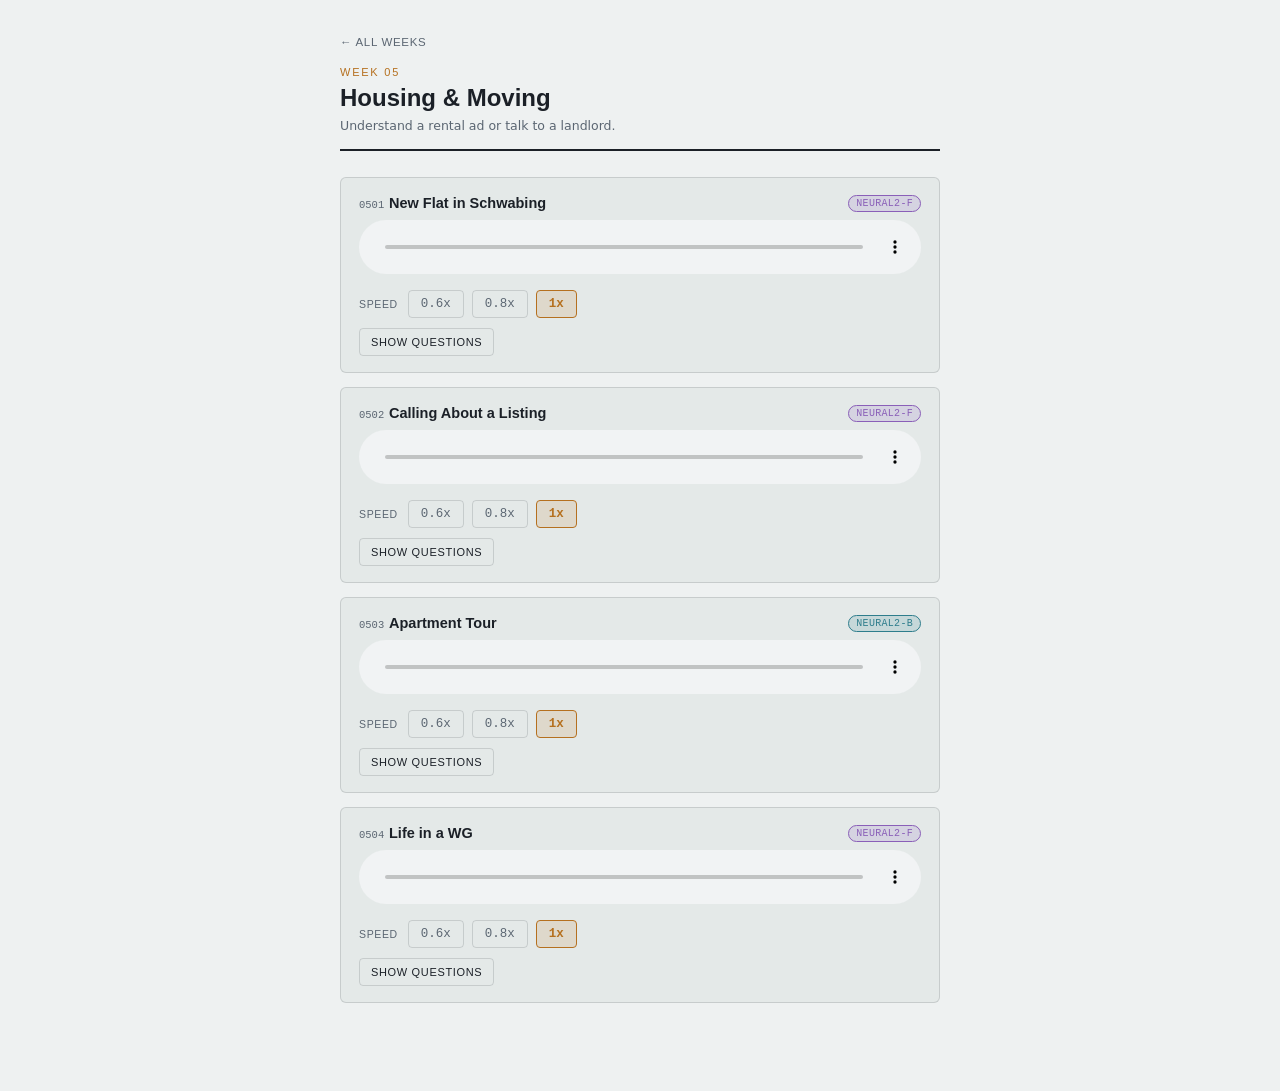
==== weeks/week-05.html @ 4af83cf4 "Split into a week hub page plus one page per week, with shared CSS/JS Scales cleanly as more weeks g" ====
<!doctype html>
<html lang="en">
<head>
<meta charset="utf-8">
<meta name="viewport" content="width=device-width, initial-scale=1">
<title>Week 05 — Housing &amp; Moving · Listening Player</title>
<link rel="stylesheet" href="../style.css">
</head>
<body>
<div class="wrap">
  <a class="back-link" href="../index.html">&larr; All weeks</a>
  <div class="masthead">
    <p class="eyebrow">Week 05</p>
    <h1>Housing &amp; Moving</h1>
    <p class="subline">Understand a rental ad or talk to a landlord.</p>
  </div>

  <div class="card" data-card>
    <div class="card-head"><div><span class="id-badge">0501</span> <span class="card-title">New Flat in Schwabing</span></div><span class="voice-badge f">NEURAL2-F</span></div>
    <audio data-player controls preload="none"><source src="../audio/0501.mp3" type="audio/mpeg"></audio>
    <div class="speed-row" data-speedrow>
      <span class="speed-label">Speed</span>
      <button class="speed-btn" data-speed="0.6">0.6x</button>
      <button class="speed-btn" data-speed="0.8">0.8x</button>
      <button class="speed-btn active" data-speed="1">1x</button>
    </div>
    <button class="reveal" data-reveal>Show questions</button>
    <div class="questions" data-questions><ol>
      <li>In which neighbourhood is the new apartment?</li>
      <li>How big is the apartment?</li>
      <li>What feature does the living room have?</li>
      <li>When is the speaker moving in?</li>
    </ol></div>
  </div>

  <div class="card" data-card>
    <div class="card-head"><div><span class="id-badge">0502</span> <span class="card-title">Calling About a Listing</span></div><span class="voice-badge f">NEURAL2-F</span></div>
    <audio data-player controls preload="none"><source src="../audio/0502.mp3" type="audio/mpeg"></audio>
    <div class="speed-row" data-speedrow>
      <span class="speed-label">Speed</span>
      <button class="speed-btn" data-speed="0.6">0.6x</button>
      <button class="speed-btn" data-speed="0.8">0.8x</button>
      <button class="speed-btn active" data-speed="1">1x</button>
    </div>
    <button class="reveal" data-reveal>Show questions</button>
    <div class="questions" data-questions><ol>
      <li>Why is Thomas calling?</li>
      <li>How many people does he need the apartment for?</li>
      <li>When is Thomas NOT available for a viewing?</li>
      <li>What does Thomas want to arrange at the end of the call?</li>
    </ol></div>
  </div>

  <div class="card" data-card>
    <div class="card-head"><div><span class="id-badge">0503</span> <span class="card-title">Apartment Tour</span></div><span class="voice-badge b">NEURAL2-B</span></div>
    <audio data-player controls preload="none"><source src="../audio/0503.mp3" type="audio/mpeg"></audio>
    <div class="speed-row" data-speedrow>
      <span class="speed-label">Speed</span>
      <button class="speed-btn" data-speed="0.6">0.6x</button>
      <button class="speed-btn" data-speed="0.8">0.8x</button>
      <button class="speed-btn active" data-speed="1">1x</button>
    </div>
    <button class="reveal" data-reveal>Show questions</button>
    <div class="questions" data-questions><ol>
      <li>Where is the sofa?</li>
      <li>Where is the bathroom?</li>
      <li>Where is the cellar?</li>
      <li>What does the speaker plan to use the second room for?</li>
    </ol></div>
  </div>

  <div class="card" data-card>
    <div class="card-head"><div><span class="id-badge">0504</span> <span class="card-title">Life in a WG</span></div><span class="voice-badge f">NEURAL2-F</span></div>
    <audio data-player controls preload="none"><source src="../audio/0504.mp3" type="audio/mpeg"></audio>
    <div class="speed-row" data-speedrow>
      <span class="speed-label">Speed</span>
      <button class="speed-btn" data-speed="0.6">0.6x</button>
      <button class="speed-btn" data-speed="0.8">0.8x</button>
      <button class="speed-btn active" data-speed="1">1x</button>
    </div>
    <button class="reveal" data-reveal>Show questions</button>
    <div class="questions" data-questions><ol>
      <li>How many flatmates live in the WG?</li>
      <li>How many rooms does the WG have in total?</li>
      <li>How much does each person pay in rent?</li>
      <li>What is the one house rule?</li>
    </ol></div>
  </div>
</div>
<script src="../script.js"></script>
</body>
</html>
---- style.css ----
:root{
  --paper:#EEF1F1; --panel:#E4E9E8; --ink:#1B2027; --ink-dim:#5B6672; --hairline:rgba(27,32,39,0.14);
  --accent:#B5701F; --accent-soft:rgba(181,112,31,0.14);
  --voice-f:#8A5FB8; --voice-b:#2E7D8C;
  --font-display:'Bahnschrift','DIN Alternate','Segoe UI Semibold',sans-serif;
  --font-body:'Segoe UI',system-ui,-apple-system,Roboto,Helvetica,Arial,sans-serif;
  --font-mono:'Consolas','SF Mono',ui-monospace,monospace;
}
@media (prefers-color-scheme: dark){
  :root{ --paper:#12151A; --panel:#181D24; --ink:#E7EAEE; --ink-dim:#93A0AC; --hairline:rgba(231,234,238,0.14); --accent:#E0923F; --accent-soft:rgba(224,146,63,0.16); --voice-f:#B48EDC; --voice-b:#4FB8C9; }
}
*{box-sizing:border-box;}
body{background:var(--paper);color:var(--ink);font-family:var(--font-body);margin:0;padding:0;font-size:15px;}
.wrap{max-width:640px;margin:0 auto;padding:32px 20px 70px;}

.back-link{
  display:inline-block;font-family:var(--font-display);font-size:11.5px;letter-spacing:0.06em;text-transform:uppercase;
  color:var(--ink-dim);text-decoration:none;margin-bottom:18px;
}
.back-link:hover{color:var(--accent);}

.masthead{border-bottom:2px solid var(--ink);padding-bottom:16px;margin-bottom:26px;}
.eyebrow{font-family:var(--font-display);font-size:11px;letter-spacing:0.16em;text-transform:uppercase;color:var(--accent);margin:0 0 6px;}
h1{font-family:var(--font-display);font-weight:600;font-size:24px;margin:0 0 6px;text-wrap:balance;}
.subline{font-size:12.5px;color:var(--ink-dim);max-width:56ch;margin:0;}

.week-head{
  font-family:var(--font-display);font-size:13px;letter-spacing:0.08em;text-transform:uppercase;
  color:var(--ink-dim);margin:34px 0 14px;padding-bottom:8px;border-bottom:1px solid var(--hairline);
  display:flex;justify-content:space-between;align-items:baseline;
}
.week-head span.count{font-family:var(--font-mono);color:var(--ink-dim);text-transform:none;letter-spacing:0;font-size:11.5px;}

/* Hub — week list */
.week-card{
  display:block;background:var(--panel);border:1px solid var(--hairline);border-radius:6px;
  padding:16px 18px;margin-bottom:12px;text-decoration:none;color:var(--ink);
}
.week-card:hover{border-color:var(--accent);}
.week-card .wk-row{display:flex;justify-content:space-between;align-items:baseline;gap:10px;}
.week-card .wk-num{font-family:var(--font-mono);font-size:11px;color:var(--ink-dim);}
.week-card .wk-theme{font-family:var(--font-display);font-size:16px;font-weight:600;margin-top:2px;}
.week-card .wk-count{font-family:var(--font-mono);font-size:11.5px;color:var(--ink-dim);white-space:nowrap;}

/* Script cards */
.card{background:var(--panel);border:1px solid var(--hairline);border-radius:6px;padding:16px 18px;margin-bottom:14px;}
.card-head{display:flex;align-items:center;justify-content:space-between;gap:10px;margin-bottom:8px;}
.card-title{font-family:var(--font-display);font-size:14.5px;font-weight:600;}
.id-badge{font-family:var(--font-mono);font-size:10.5px;color:var(--ink-dim);}
.voice-badge{font-family:var(--font-mono);font-size:10px;letter-spacing:0.03em;padding:2px 7px;border-radius:10px;white-space:nowrap;}
.voice-badge.f{color:var(--voice-f);background:color-mix(in srgb, var(--voice-f) 16%, transparent);border:1px solid var(--voice-f);}
.voice-badge.b{color:var(--voice-b);background:color-mix(in srgb, var(--voice-b) 16%, transparent);border:1px solid var(--voice-b);}

audio{width:100%;margin-bottom:12px;}
.speed-row{display:flex;align-items:center;gap:8px;margin-bottom:10px;}
.speed-row .speed-label{font-family:var(--font-display);font-size:10.5px;letter-spacing:0.06em;text-transform:uppercase;color:var(--ink-dim);white-space:nowrap;margin-right:2px;}
.speed-btn{
  font-family:var(--font-mono);font-size:12.5px;font-variant-numeric:tabular-nums;
  background:none;border:1px solid var(--hairline);color:var(--ink-dim);
  border-radius:4px;padding:6px 12px;cursor:pointer;
}
.speed-btn.active{color:var(--accent);border-color:var(--accent);background:var(--accent-soft);font-weight:600;}

.reveal{font-family:var(--font-display);font-size:11px;letter-spacing:0.06em;text-transform:uppercase;background:none;border:1px solid var(--hairline);color:var(--ink);border-radius:4px;padding:7px 11px;cursor:pointer;}
.reveal:focus-visible, .speed-btn:focus-visible, .week-card:focus-visible{outline:2px solid var(--accent);outline-offset:2px;}
.questions{margin-top:12px;font-size:13px;color:var(--ink-dim);display:none;}
.questions.show{display:block;}
.questions ol{margin:0;padding-left:20px;}
.questions li{margin-bottom:5px;}

.foot-note{margin-top:30px;padding-top:16px;border-top:1px dashed var(--hairline);font-size:11.5px;color:var(--ink-dim);}
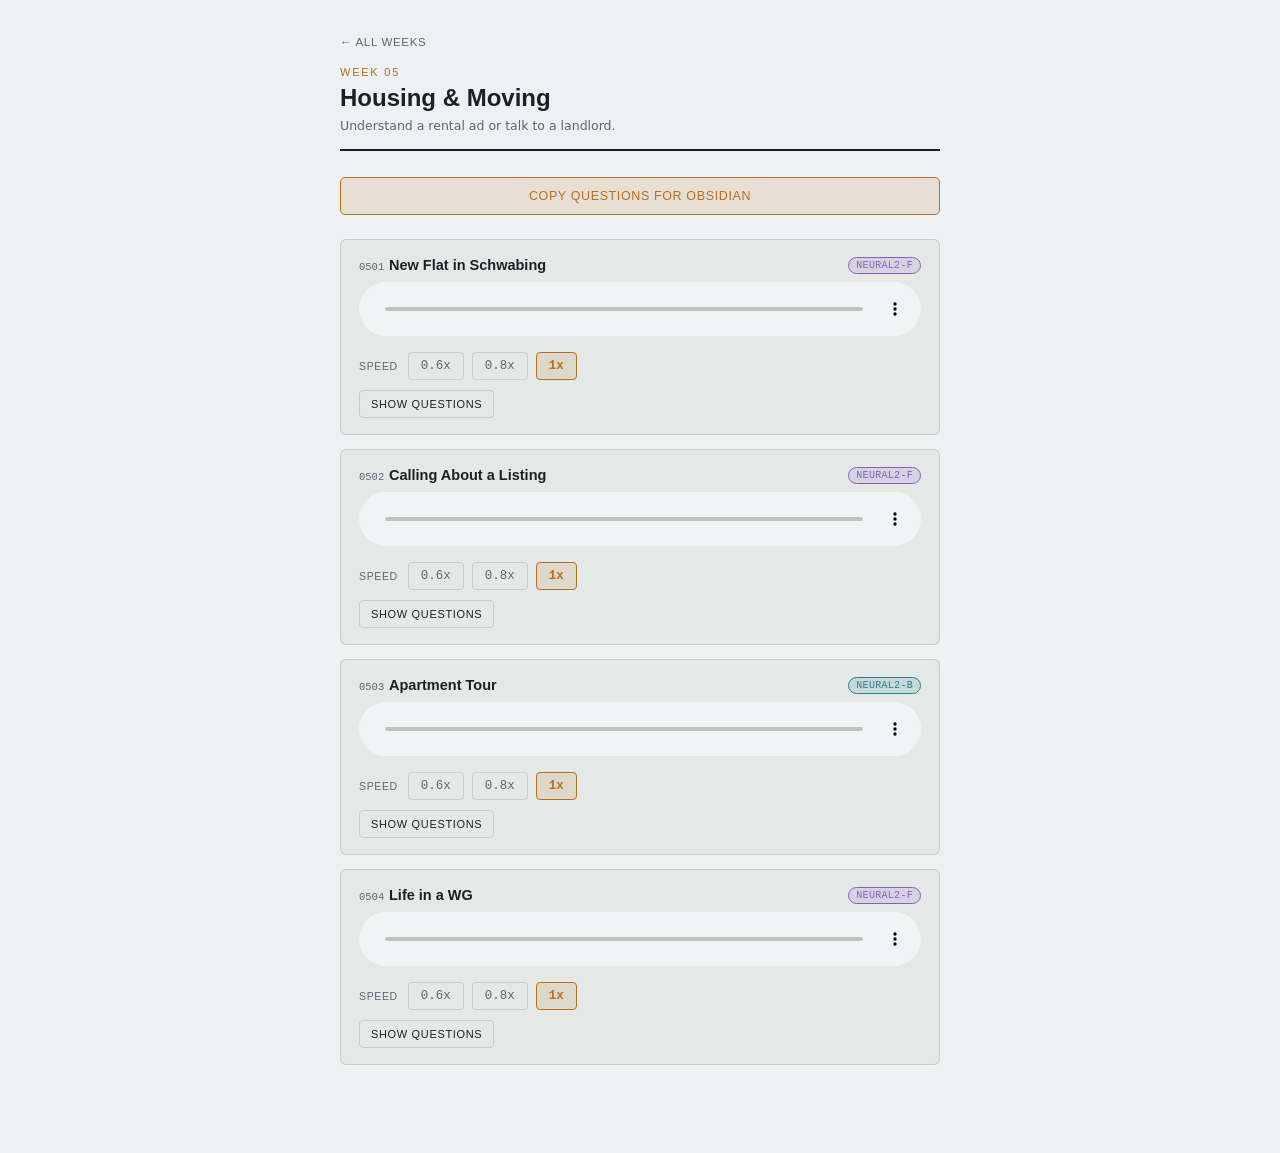
==== commit 4050a36c: "Add "Copy questions for Obsidian" button to each week page Formats all comprehension questions with " ====
--- a/weeks/week-05.html
+++ b/weeks/week-05.html
@@ -14,6 +14,8 @@
     <h1>Housing &amp; Moving</h1>
     <p class="subline">Understand a rental ad or talk to a landlord.</p>
   </div>
+
+  <button class="copy-btn" id="copyBtn">Copy questions for Obsidian</button>
 
   <div class="card" data-card>
     <div class="card-head"><div><span class="id-badge">0501</span> <span class="card-title">New Flat in Schwabing</span></div><span class="voice-badge f">NEURAL2-F</span></div>
--- a/style.css
+++ b/style.css
@@ -62,7 +62,17 @@
 .speed-btn.active{color:var(--accent);border-color:var(--accent);background:var(--accent-soft);font-weight:600;}
 
 .reveal{font-family:var(--font-display);font-size:11px;letter-spacing:0.06em;text-transform:uppercase;background:none;border:1px solid var(--hairline);color:var(--ink);border-radius:4px;padding:7px 11px;cursor:pointer;}
-.reveal:focus-visible, .speed-btn:focus-visible, .week-card:focus-visible{outline:2px solid var(--accent);outline-offset:2px;}
+.reveal:focus-visible, .speed-btn:focus-visible, .week-card:focus-visible, .copy-btn:focus-visible{outline:2px solid var(--accent);outline-offset:2px;}
+
+.copy-btn{
+  display:block;width:100%;
+  font-family:var(--font-display);font-size:12.5px;letter-spacing:0.05em;text-transform:uppercase;
+  background:var(--accent-soft);border:1px solid var(--accent);color:var(--accent);
+  border-radius:5px;padding:11px 14px;cursor:pointer;margin-bottom:24px;
+  transition:background 0.15s, color 0.15s;
+}
+.copy-btn:hover{background:var(--accent);color:var(--paper);}
+.copy-btn.copied{background:var(--accent);color:var(--paper);}
 .questions{margin-top:12px;font-size:13px;color:var(--ink-dim);display:none;}
 .questions.show{display:block;}
 .questions ol{margin:0;padding-left:20px;}
